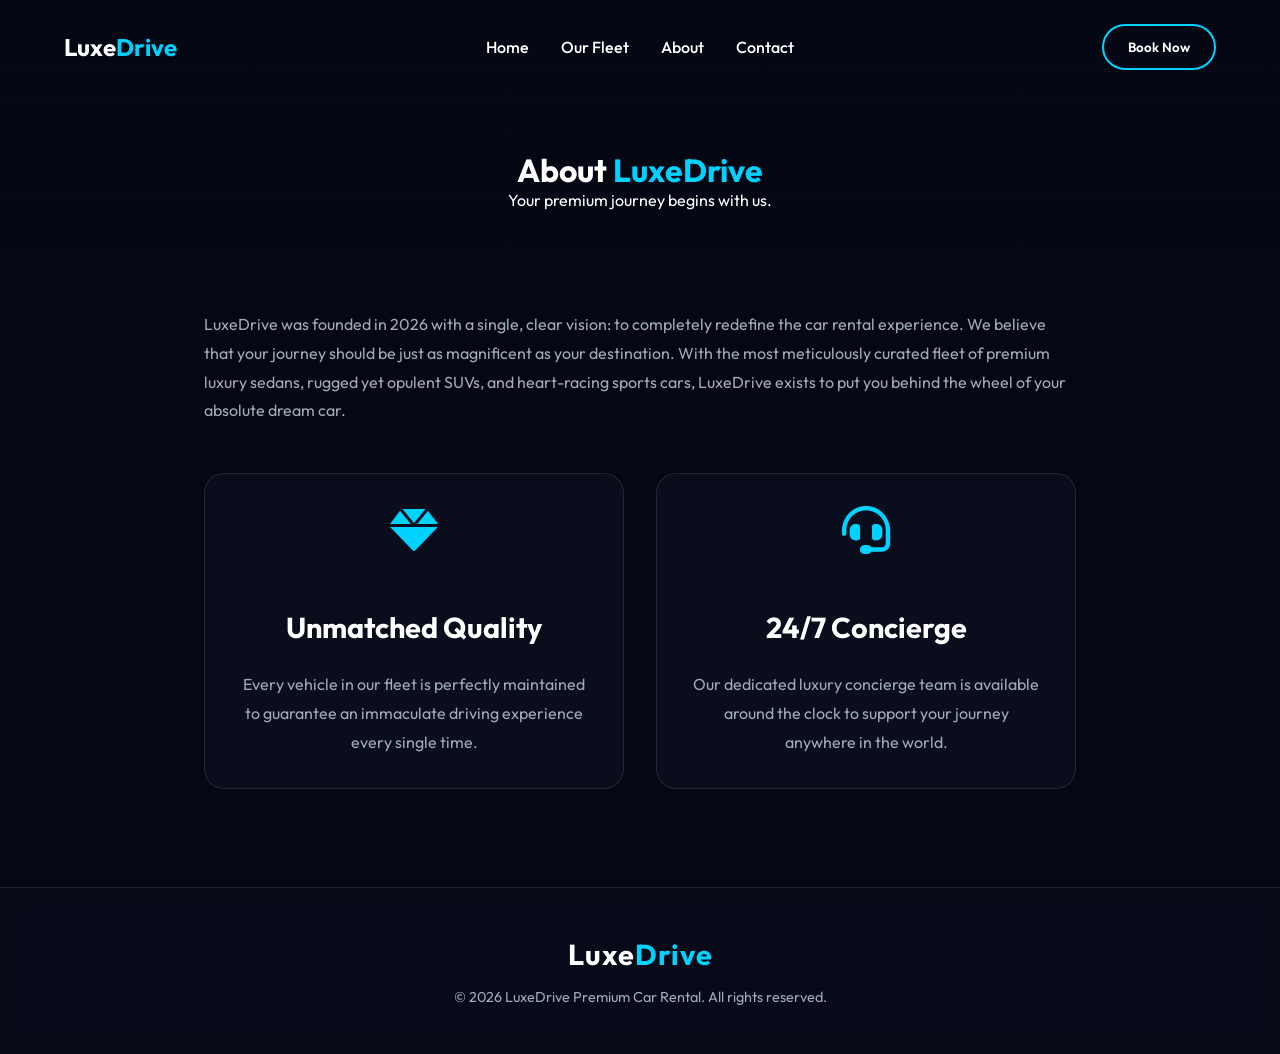
==== about.html @ 1110e02f "upload" ====
<!DOCTYPE html>
<html lang="en">
<head>
    <meta charset="UTF-8">
    <meta name="viewport" content="width=device-width, initial-scale=1.0">
    <title>About Us | LuxeDrive</title>
    <link rel="stylesheet" href="style.css">
    <link href="https://fonts.googleapis.com/css2?family=Outfit:wght@300;400;500;600;700&display=swap" rel="stylesheet">
    <link href="https://cdnjs.cloudflare.com/ajax/libs/font-awesome/6.0.0/css/all.min.css" rel="stylesheet">
    <style>
        .inner-page-header {
            padding: 150px 5% 50px;
            text-align: center;
            background: linear-gradient(to bottom, rgba(5,8,20,0.8), var(--bg-color));
        }
        .about-content {
            padding: 50px 5%;
            max-width: 1000px;
            margin: 0 auto;
            line-height: 1.8;
            color: var(--text-secondary);
        }
        .about-content h3 {
            color: var(--text-primary);
            margin: 2rem 0 1rem;
            font-size: 1.8rem;
        }
        .about-grid {
            display: grid;
            grid-template-columns: repeat(auto-fit, minmax(300px, 1fr));
            gap: 2rem;
            margin-top: 3rem;
        }
    </style>
</head>
<body>
    <nav class="navbar" id="navbar">
        <div class="logo"><h2><a href="index.html" style="color:white; text-decoration:none;">Luxe<span>Drive</span></a></h2></div>
        <ul class="nav-links">
            <li><a href="index.html">Home</a></li>
            <li><a href="index.html#fleet">Our Fleet</a></li>
            <li><a href="about.html">About</a></li>
            <li><a href="contact.html">Contact</a></li>
        </ul>
        <button class="btn-primary" onclick="window.location.href='index.html#fleet'">Book Now</button>
        <div class="menu-toggle" id="mobile-menu"><i class="fas fa-bars"></i></div>
    </nav>
    <div class="mobile-nav" id="mobile-nav">
        <ul>
            <li><a href="index.html" class="mobile-link">Home</a></li>
            <li><a href="index.html#fleet" class="mobile-link">Our Fleet</a></li>
            <li><a href="about.html" class="mobile-link">About</a></li>
            <li><a href="contact.html" class="mobile-link">Contact</a></li>
            <li><button class="btn-primary mobile-link" onclick="window.location.href='index.html#fleet'">Book Now</button></li>
        </ul>
    </div>

    <div class="inner-page-header fade-in">
        <h1>About <span>LuxeDrive</span></h1>
        <p>Your premium journey begins with us.</p>
    </div>

    <div class="about-content fade-in scroll-element">
        <p>LuxeDrive was founded in 2026 with a single, clear vision: to completely redefine the car rental experience. We believe that your journey should be just as magnificent as your destination. With the most meticulously curated fleet of premium luxury sedans, rugged yet opulent SUVs, and heart-racing sports cars, LuxeDrive exists to put you behind the wheel of your absolute dream car.</p>
        
        <div class="about-grid">
            <div class="glass-card" style="padding: 2rem; text-align:center;">
                <i class="fas fa-gem" style="font-size: 3rem; color: var(--accent-color); margin-bottom: 1rem;"></i>
                <h3>Unmatched Quality</h3>
                <p>Every vehicle in our fleet is perfectly maintained to guarantee an immaculate driving experience every single time.</p>
            </div>
            <div class="glass-card" style="padding: 2rem; text-align:center;">
                <i class="fas fa-headset" style="font-size: 3rem; color: var(--accent-color); margin-bottom: 1rem;"></i>
                <h3>24/7 Concierge</h3>
                <p>Our dedicated luxury concierge team is available around the clock to support your journey anywhere in the world.</p>
            </div>
        </div>
    </div>

    <footer>
        <div class="footer-content">
            <div class="logo">
                <h2>Luxe<span>Drive</span></h2>
            </div>
            <p>&copy; 2026 LuxeDrive Premium Car Rental. All rights reserved.</p>
        </div>
    </footer>

    <script src="script.js"></script>
</body>
</html>
---- style.css ----
:root {
    --bg-color: #050814;
    --text-primary: #ffffff;
    --text-secondary: #a0aab8;
    --accent-color: #00d2ff;
    --accent-hover: #3a7bd5;
    --card-bg: rgba(16, 23, 41, 0.4);
    --glass-border: rgba(255, 255, 255, 0.1);
    --neon-shadow: 0 0 15px rgba(0, 210, 255, 0.5);
    --transition: all 0.3s ease;
}
* { margin: 0; padding: 0; box-sizing: border-box; font-family: 'Outfit', sans-serif; }
body { background-color: var(--bg-color); color: var(--text-primary); overflow-x: hidden; scroll-behavior: smooth; }
h1, h2, h3 { font-weight: 700; }
span { color: var(--accent-color); }
.w-100 { width: 100%; }

.glass-card {
    background: var(--card-bg);
    backdrop-filter: blur(12px);
    border: 1px solid var(--glass-border);
    border-radius: 20px;
}
.glass-form {
    background: rgba(10, 15, 30, 0.6);
    backdrop-filter: blur(16px);
    border: 1px solid rgba(255, 255, 255, 0.15);
    border-radius: 24px;
    padding: 2rem;
    box-shadow: 0 20px 40px rgba(0,0,0,0.5);
}

.btn-primary {
    background: transparent; border: 2px solid var(--accent-color);
    color: var(--text-primary); padding: 0.8rem 1.5rem;
    border-radius: 50px; cursor: pointer; font-weight: 600;
    transition: var(--transition);
}
.btn-primary:hover { background: var(--accent-color); color: #000; box-shadow: var(--neon-shadow); }
.btn-gradient {
    background: linear-gradient(135deg, var(--accent-hover), var(--accent-color));
    border: none; color: #fff; padding: 1rem; border-radius: 12px;
    cursor: pointer; font-weight: 700; transition: var(--transition); text-transform: uppercase;
}
.btn-gradient:hover { box-shadow: 0 10px 20px rgba(0, 210, 255, 0.4); transform: translateY(-2px); }

.navbar {
    position: fixed; top: 0; left: 0; width: 100%; padding: 1.5rem 5%;
    display: flex; justify-content: space-between; align-items: center;
    z-index: 1000; transition: var(--transition);
}
.navbar.scrolled {
    background: rgba(5, 8, 20, 0.9); backdrop-filter: blur(10px);
    padding: 1rem 5%; border-bottom: 1px solid var(--glass-border);
}
.nav-links { list-style: none; display: flex; gap: 2rem; }
.nav-links a {
    color: var(--text-primary); text-decoration: none; font-weight: 500;
}
.nav-links a:hover { color: var(--accent-color); }
.menu-toggle { display: none; font-size: 1.5rem; cursor: pointer; }
.mobile-nav {
    position: fixed; top: 0; right: -100%; width: 100%; height: 100vh;
    background: var(--bg-color); z-index: 999; display: flex;
    justify-content: center; align-items: center; transition: var(--transition);
}
.mobile-nav.active { right: 0; }
.mobile-nav ul { list-style: none; text-align: center; }
.mobile-nav ul li { margin: 2rem 0; }
.mobile-nav ul li a { font-size: 1.5rem; color: var(--text-primary); text-decoration: none; }

.hero {
    height: 100vh; position: relative; display: flex;
    align-items: center; justify-content: center; overflow: hidden;
}
.hero-bg {
    position: absolute; top: 0; left: 0; width: 100%; height: 100%;
    background-size: cover; background-position: center;
    filter: brightness(0.6); z-index: -2;
    animation: slowZoom 20s infinite alternate linear;
}
.hero-overlay {
    position: absolute; top: 0; left: 0; width: 100%; height: 100%;
    background: linear-gradient(to bottom, rgba(5,8,20,0.1), var(--bg-color)); z-index: -1;
}
.hero-content {
    width: 90%; max-width: 1200px; text-align: center; margin-top: 50px;
}
.hero-content h1 { font-size: 4.5rem; line-height: 1.1; margin-bottom: 1rem; }
.hero-content p { font-size: 1.2rem; color: var(--text-secondary); margin-bottom: 3rem; }

#hero-booking-form {
    display: grid; grid-template-columns: repeat(auto-fit, minmax(200px, 1fr));
    gap: 1.5rem; align-items: end; max-width: 1000px; margin: 0 auto;
}
.form-group { display: flex; flex-direction: column; text-align: left; margin-bottom: 1rem; }
.form-group label { font-size: 0.9rem; margin-bottom: 0.5rem; color: var(--text-secondary); }
.form-group select, .form-group input {
    background: rgba(255, 255, 255, 0.05); border: 1px solid rgba(255, 255, 255, 0.1);
    border-radius: 8px; padding: 0.8rem 1rem; color: var(--text-primary); outline: none;
}
.form-group select option { color: #000; }

.section-title { text-align: center; margin-bottom: 3rem; }
.section-title h2 { font-size: 2.5rem; margin-bottom: 0.5rem; }
.fleet-section { padding: 5rem 5%; }
.filters { display: flex; justify-content: center; flex-wrap: wrap; gap: 1rem; margin-bottom: 3rem; }
.filter-btn {
    background: transparent; border: 1px solid var(--glass-border);
    color: var(--text-secondary); padding: 0.6rem 1.5rem; border-radius: 30px;
    cursor: pointer; transition: var(--transition);
}
.filter-btn:hover, .filter-btn.active {
    background: var(--accent-color); color: #000; box-shadow: var(--neon-shadow);
}

.car-grid {
    display: grid; grid-template-columns: repeat(auto-fit, minmax(300px, 1fr)); gap: 2rem;
}
.car-card { transition: var(--transition); overflow: hidden; position: relative; }
.car-card:hover {
    transform: translateY(-10px); box-shadow: 0 15px 35px rgba(0,0,0,0.5), 0 0 10px rgba(0, 210, 255, 0.2);
    border-color: rgba(0, 210, 255, 0.3);
}
.car-image { position: relative; height: 220px; overflow: hidden; border-bottom: 1px solid var(--glass-border); }
.car-image img { width: 100%; height: 100%; object-fit: cover; transition: transform 0.5s ease; }
.car-card:hover .car-image img { transform: scale(1.1); }
.car-badge {
    position: absolute; top: 15px; right: 15px; background: rgba(0, 0, 0, 0.7);
    color: var(--accent-color); padding: 5px 12px; border-radius: 20px; font-size: 0.8rem;
    border: 1px solid var(--accent-color);
}
.car-details { padding: 1.5rem; }
.car-specs {
    display: flex; justify-content: space-between; margin: 1rem 0; padding-bottom: 1rem;
    border-bottom: 1px solid var(--glass-border); color: var(--text-secondary); font-size: 0.9rem;
}
.car-price { font-size: 1.1rem; color: var(--text-secondary); margin-bottom: 1.5rem; }
.car-price .price { font-size: 1.8rem; color: var(--text-primary); font-weight: 700; }

.modal {
    display: none; position: fixed; top: 0; left: 0; width: 100%; height: 100%;
    background: rgba(0, 0, 0, 0.8); backdrop-filter: blur(5px); z-index: 2000;
    justify-content: center; align-items: center; opacity: 0; transition: opacity 0.3s ease;
}
.modal.show { opacity: 1; }
.modal-content {
    width: 90%; max-width: 500px; padding: 2.5rem; position: relative;
    transform: translateY(-50px); transition: transform 0.3s ease;
}
.modal.show .modal-content { transform: translateY(0); }
.close-modal { position: absolute; top: 15px; right: 20px; font-size: 2rem; cursor: pointer; color: var(--text-secondary); }

.price-calculator { background: rgba(0,0,0,0.3); padding: 1.5rem; border-radius: 12px; margin: 1.5rem 0; }
.price-calculator p { display: flex; justify-content: space-between; margin-bottom: 0.5rem; color: var(--text-secondary); }
.price-calculator hr { border: none; border-top: 1px solid var(--glass-border); margin: 1rem 0; }
.price-calculator h3 { display: flex; justify-content: space-between; color: var(--accent-color); }

.toast {
    visibility: hidden; min-width: 250px; background-color: #28a745; color: #fff; text-align: center;
    border-radius: 8px; padding: 16px; position: fixed; z-index: 3000; bottom: 30px; right: 30px;
    box-shadow: 0 10px 20px rgba(0,0,0,0.3); transform: translateY(100px); transition: all 0.5s ease;
}
.toast.show { visibility: visible; transform: translateY(0); }

.fade-in { opacity: 0; animation: fadeIn 1s ease forwards; }
.slide-up { opacity: 0; transform: translateY(30px); animation: slideUp 1s ease 0.5s forwards; }
@keyframes fadeIn { to { opacity: 1; } }
@keyframes slideUp { to { opacity: 1; transform: translateY(0); } }
@keyframes slowZoom { from { transform: scale(1); } to { transform: scale(1.1); } }

.scroll-element { opacity: 0; transform: translateY(40px); transition: all 0.6s ease-out; }
.scroll-element.scrolled { opacity: 1; transform: translateY(0); }

footer {
    text-align: center;
    padding: 3rem 5%;
    background: rgba(10, 15, 30, 0.4);
    backdrop-filter: blur(10px);
    border-top: 1px solid var(--glass-border);
    margin-top: 3rem;
}
footer .logo h2 { font-size: 1.8rem; letter-spacing: 1px; }
footer p {
    margin-top: 1rem; color: var(--text-secondary); font-size: 0.9rem;
}

@media (max-width: 768px) {
    .nav-links, .navbar .btn-primary { display: none; }
    .menu-toggle { display: block; }
    .hero-content h1 { font-size: 3rem; }
}
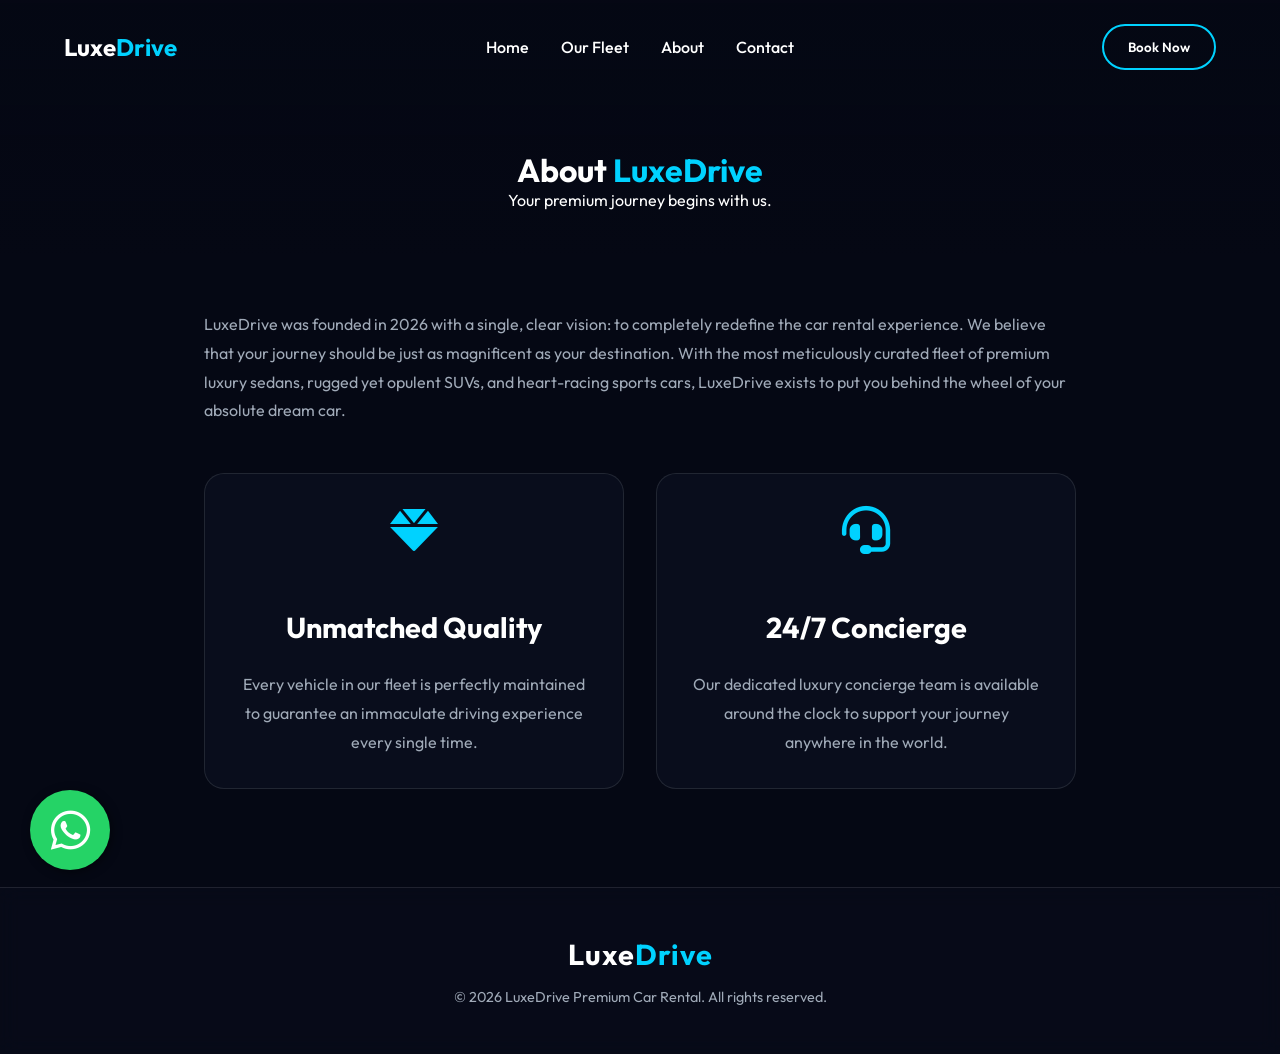
==== commit 2567762f: "hello" ====
--- a/about.html
+++ b/about.html
@@ -86,6 +86,11 @@
         </div>
     </footer>
 
+    <!-- WhatsApp Floating Icon -->
+    <a href="https://wa.me/1800555LUXE" class="whatsapp-float" target="_blank" rel="noopener noreferrer">
+        <i class="fab fa-whatsapp"></i>
+    </a>
+
     <script src="script.js"></script>
 </body>
 </html>
--- a/style.css
+++ b/style.css
@@ -185,6 +185,32 @@
     margin-top: 1rem; color: var(--text-secondary); font-size: 0.9rem;
 }
 
+/* WhatsApp Float */
+.whatsapp-float {
+    position: fixed;
+    width: 80px;
+    height: 80px;
+    bottom: 30px;
+    left: 30px;
+    background-color: #25d366;
+    color: #FFF;
+    border-radius: 50px;
+    text-align: center;
+    font-size: 45px;
+    box-shadow: 2px 2px 10px rgba(0,0,0,0.5);
+    z-index: 100;
+    display: flex;
+    justify-content: center;
+    align-items: center;
+    text-decoration: none;
+    transition: all 0.3s ease;
+}
+.whatsapp-float:hover {
+    transform: scale(1.1);
+    box-shadow: 0 5px 15px rgba(37, 211, 102, 0.4);
+    color: #FFF;
+}
+
 @media (max-width: 768px) {
     .nav-links, .navbar .btn-primary { display: none; }
     .menu-toggle { display: block; }
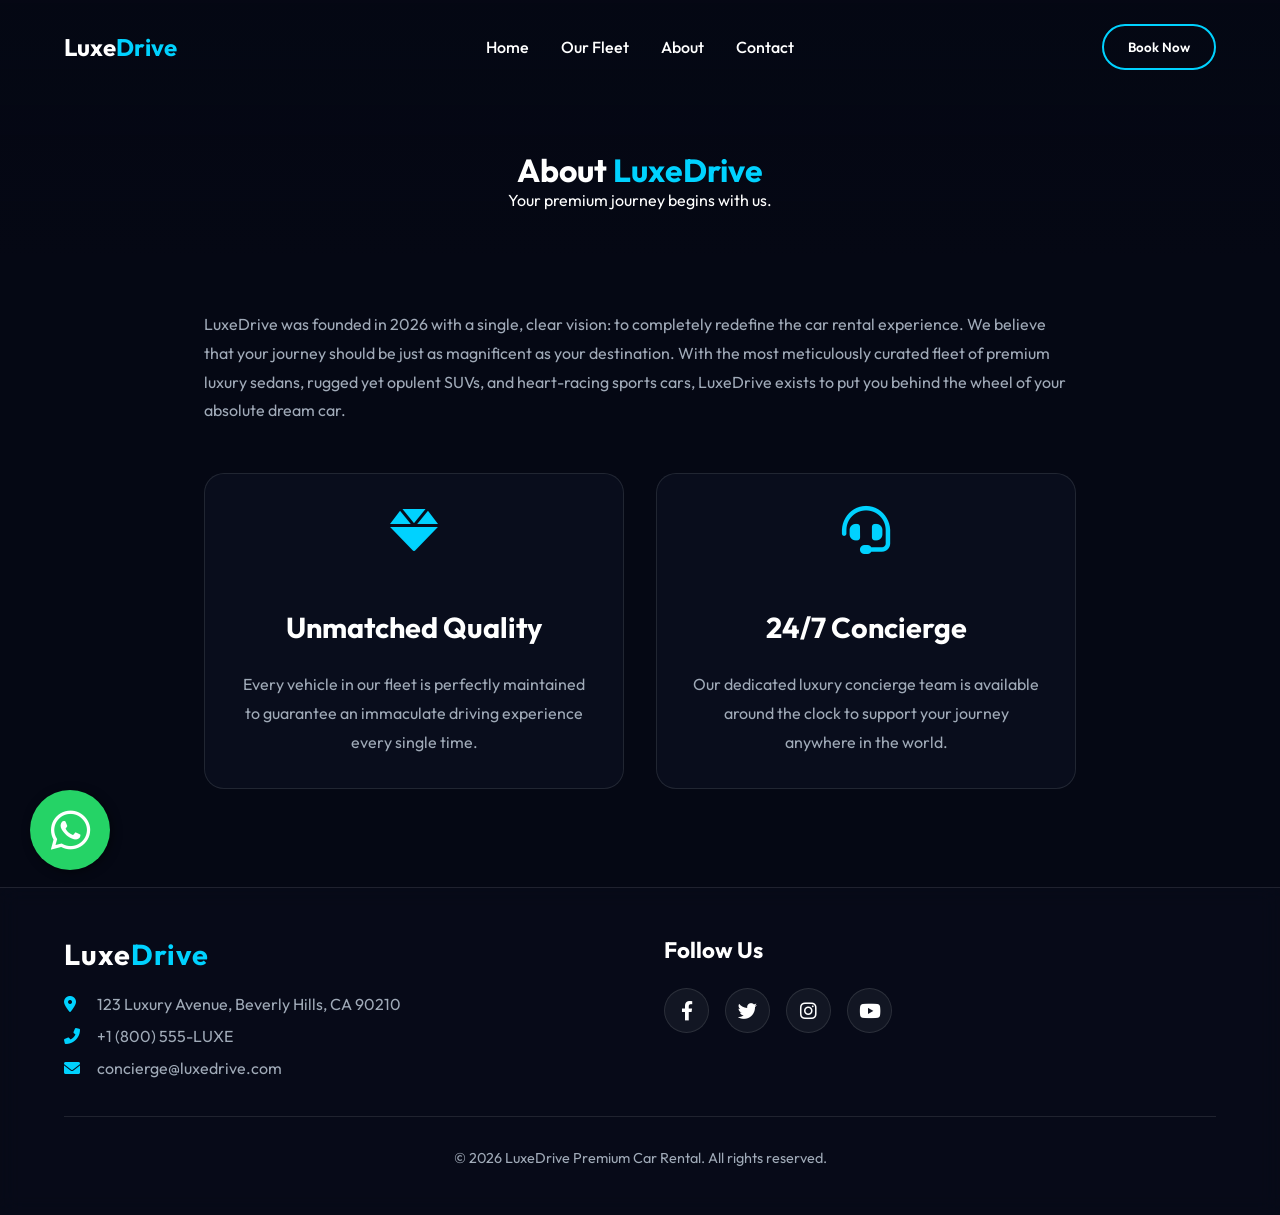
==== commit 8b9aace7: "Hello" ====
--- a/about.html
+++ b/about.html
@@ -79,10 +79,30 @@
 
     <footer>
         <div class="footer-content">
-            <div class="logo">
-                <h2>Luxe<span>Drive</span></h2>
+            <div class="footer-grid">
+                <div class="footer-info">
+                    <div class="logo">
+                        <h2>Luxe<span>Drive</span></h2>
+                    </div>
+                    <p class="footer-address">
+                        <i class="fas fa-map-marker-alt"></i> 123 Luxury Avenue, Beverly Hills, CA 90210<br>
+                        <i class="fas fa-phone-alt"></i> +1 (800) 555-LUXE<br>
+                        <i class="fas fa-envelope"></i> concierge@luxedrive.com
+                    </p>
+                </div>
+                <div class="footer-social">
+                    <h3>Follow Us</h3>
+                    <div class="social-icons">
+                        <a href="#"><i class="fab fa-facebook-f"></i></a>
+                        <a href="#"><i class="fab fa-twitter"></i></a>
+                        <a href="#"><i class="fab fa-instagram"></i></a>
+                        <a href="#"><i class="fab fa-youtube"></i></a>
+                    </div>
+                </div>
             </div>
-            <p>&copy; 2026 LuxeDrive Premium Car Rental. All rights reserved.</p>
+            <div class="footer-bottom">
+                <p>&copy; 2026 LuxeDrive Premium Car Rental. All rights reserved.</p>
+            </div>
         </div>
     </footer>
 
--- a/style.css
+++ b/style.css
@@ -180,9 +180,35 @@
     border-top: 1px solid var(--glass-border);
     margin-top: 3rem;
 }
-footer .logo h2 { font-size: 1.8rem; letter-spacing: 1px; }
-footer p {
-    margin-top: 1rem; color: var(--text-secondary); font-size: 0.9rem;
+.footer-grid {
+    display: grid;
+    grid-template-columns: repeat(auto-fit, minmax(280px, 1fr));
+    gap: 3rem;
+    text-align: left;
+    margin-bottom: 2rem;
+    max-width: 1200px;
+    margin-left: auto;
+    margin-right: auto;
+}
+.footer-info .logo h2 { font-size: 1.8rem; letter-spacing: 1px; margin-bottom: 1rem; }
+.footer-address { line-height: 2; color: var(--text-secondary); }
+.footer-address i { color: var(--accent-color); margin-right: 10px; width: 20px;}
+.footer-social h3 { margin-bottom: 1.5rem; font-size: 1.4rem; }
+.social-icons { display: flex; gap: 1rem; }
+.social-icons a {
+    display: flex; justify-content: center; align-items: center;
+    width: 45px; height: 45px; border-radius: 50%;
+    background: rgba(255, 255, 255, 0.05); color: var(--text-primary);
+    text-decoration: none; font-size: 1.2rem; transition: var(--transition);
+    border: 1px solid var(--glass-border);
+}
+.social-icons a:hover {
+    background: var(--accent-color); color: #000;
+    transform: translateY(-5px); box-shadow: var(--neon-shadow);
+}
+.footer-bottom {
+    padding-top: 2rem; border-top: 1px solid var(--glass-border);
+    color: var(--text-secondary); font-size: 0.9rem;
 }
 
 /* WhatsApp Float */
